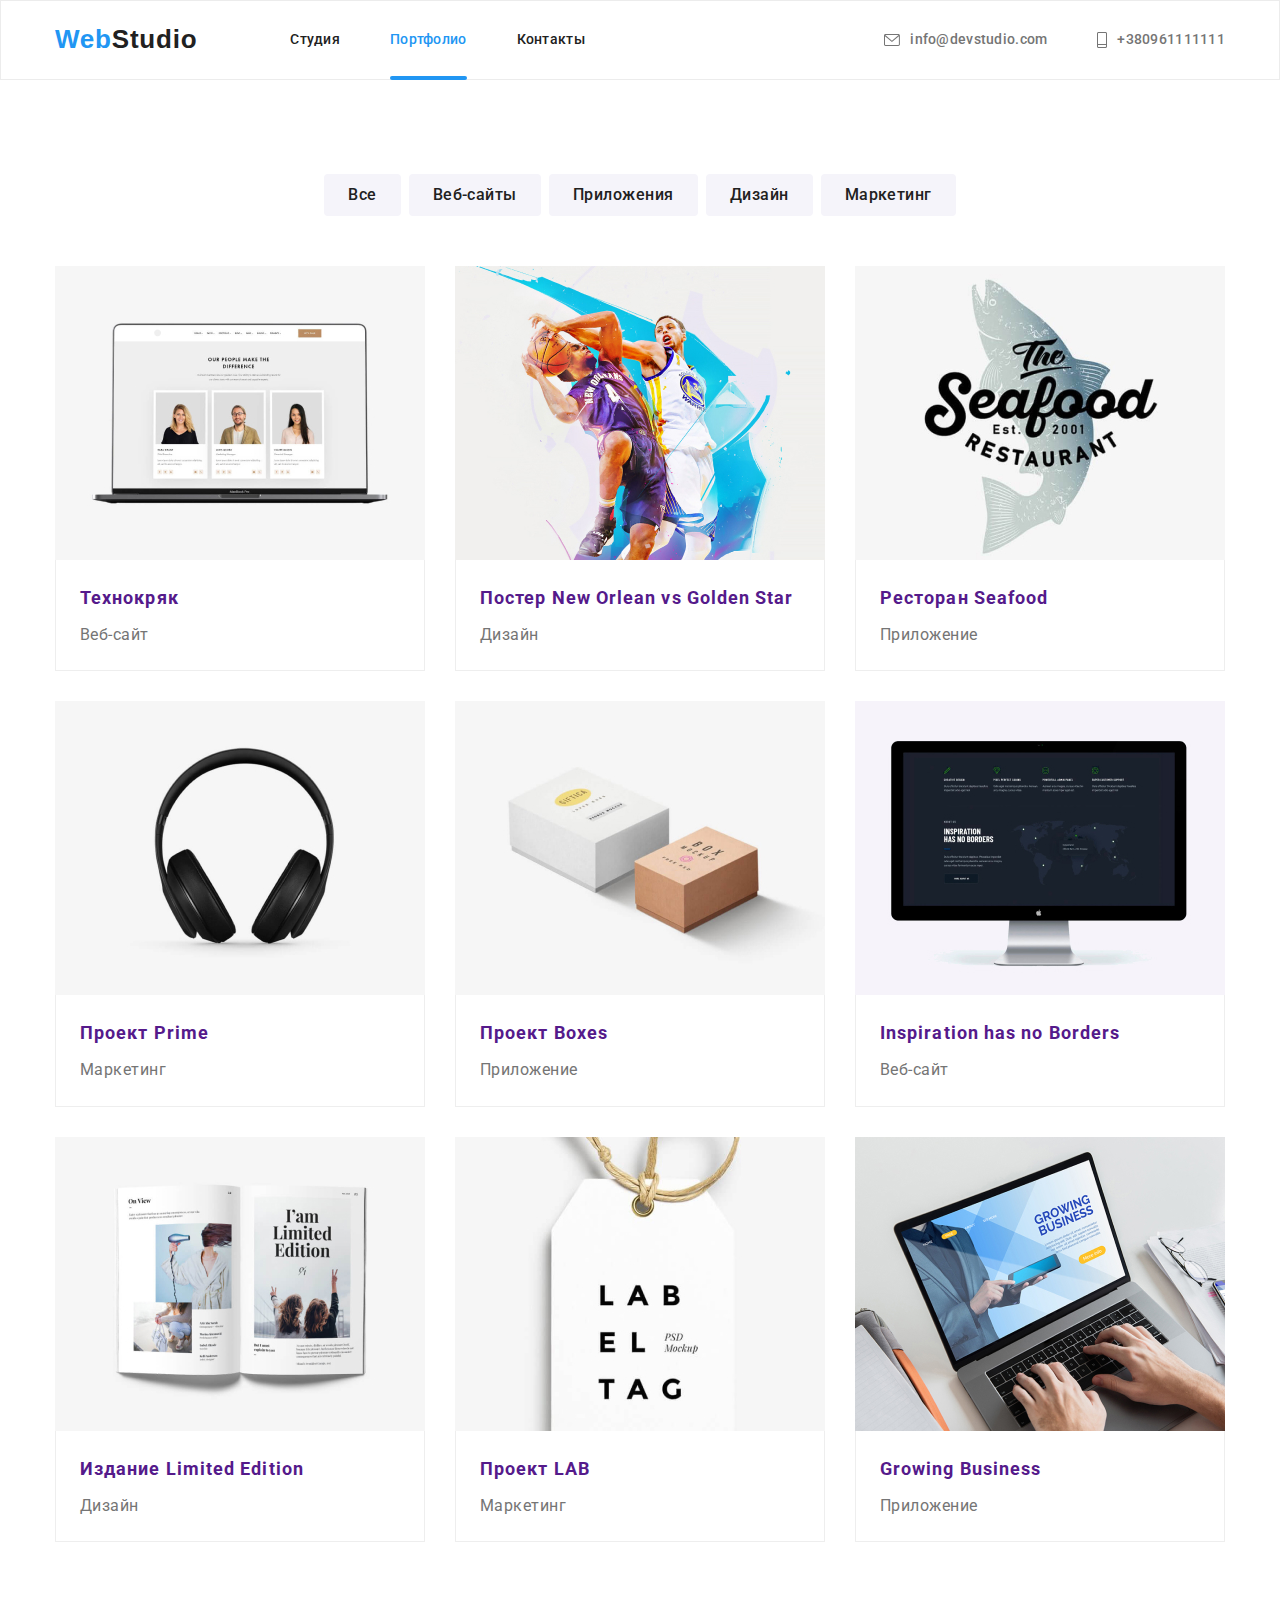
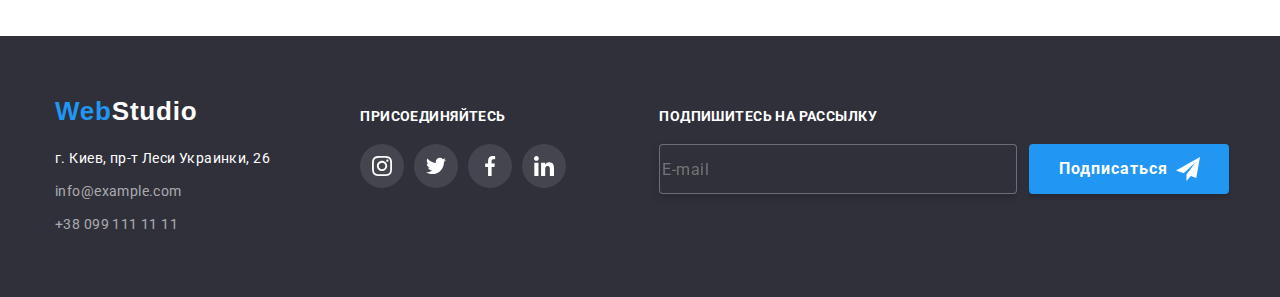
==== portfolio.html @ 62155681 "задание 6 на проверку" ====
<!DOCTYPE html>
<html lang="en">

<head>
    <meta charset="utf-8">
    <meta name="viewport" content="width=device-width,
     initial-scale=1.0">
    <title>Домашка</title>
    <link
        href="https://fonts.googleapis.com/css2?family=Raleway:wght@700&family=Roboto:wght@400;500;700;900&display=swap"
        rel="stylesheet">
        <link rel="stylesheet" href="https://cdnjs.cloudflare.com/ajax/libs/modern-normalize/1.1.0/modern-normalize.min.css">
    <link rel="stylesheet" href="./css/style.css">

</head>

<body>

    <!--Шапка сайта-->

    <header class="heder-style">
    
    <div class="container nav-container">
        <nav class="main-nav ">
            <a href="./index.html" class="logo">Web<span class="logo-style">Studio</span></a>
            <ul class="site-nav ">
                <li class="site-nav-item"><a href="./index.html" class="nav-color link">Студия</a> </li>
                <li class="site-nav-item"><a href="" class="link current">Портфолио</a> </li>
                <li class="site-nav-item"><a href="" class="nav-color link">Контакты</a></li>
            </ul>
        </nav>
    
        <ul class="address-flex">
            <li class="nav-contact ">
    
                <a class="address-nav " href="mailto:info@devstudio.com"><svg class="address-logo-title">
                        <use href="./image/symbol-defs.svg#icon-mail" width="16px" haight="12px"></use>
                    </svg>info@devstudio.com</a>
            </li>
            <li class="nav-contact ">
    
                <a class="address-nav " href="tel:+380961111111"><svg class="address-logo-phone">
                        <use href="./image/symbol-defs.svg#icon-phone" width="10px" haight="16px"></use>
                    </svg>+380961111111</a>
            </li>
        </ul>
    
    
    </div>
    
    </header>
    <main>
        <section class="section">
            <div class="container">
                <h1 class="visually-hidden">Все-работы</h1>
                <ul class=" portfolio-button">
                    <li class="button-margin"><button type="button" class="button-type ">Все</button></li>
                    <li class="button-margin"><button type="button" class="button-type ">Веб-сайты</button></li>
                    <li class="button-margin"><button type="button" class="button-type">Приложения</button></li>
                    <li class="button-margin"><button type="button" class="button-type ">Дизайн</button></li>
                    <li class="button-margin"><button type="button" class="button-type ">Маркетинг</button></li>
                </ul>
                <ul class=" profil-flex">
                    <li class="portfolio-design">
                        <a class="portfolio-title" href="">
                            <div class="portfolio-thumb">
                             <img src="./image/techno.jpg" alt="Технокряк" width="370">
                             <div class="background-thumb">
                            <div class="text-thumb">
                                <p class="paragraf-thumb">Технокряк это современная площадка распространения коронавируса. Компании используют эту
                                    платформу для цифрового
                                    шпионажа и атак на защищённые сервера конкурентов.</p>
                            </div>
                             </div>
                           
                            </div>
                           
                            <div class="portfolio-image-text">
                                <h2 class="image-title">Технокряк</h2>
                                <p class="image-text">Веб-сайт</p>
                            </div>
                        </a>
                                       
                   </li>
                    <li class="portfolio-design">
                        <a class="portfolio-title"href="">
                            <div class="portfolio-thumb">
                            <img src="./image/basketbal.jpg" alt="Постер New Orlean vs Golden Star" width="370">
                                <div class="background-thumb">
                                    <div class="text-thumb">
                                        <p class="paragraf-thumb">Технокряк это современная площадка распространения коронавируса. Компании используют
                                            эту
                                            платформу для цифрового
                                            шпионажа и атак на защищённые сервера конкурентов.</p>
                                    </div>
                                </div>
                            </div>                     
                        <div class="portfolio-image-text">
                            <h3 class="image-title">Постер New Orlean vs Golden Star</h3>
                            <p class="image-text">Дизайн</p>
                        </div>
                        </a>                 
                    </li>
                    <li class="portfolio-design">
                        <a class="portfolio-title"href="">
                        <div class="portfolio-thumb">
                        <img src="./image/seafood.jpg" alt="Ресторан Seafood" width="370">
                        <div class="background-thumb">
                            <div class="text-thumb">
                                <p class="paragraf-thumb">Технокряк это современная площадка распространения коронавируса. Компании используют
                                    эту
                                    платформу для цифрового
                                    шпионажа и атак на защищённые сервера конкурентов.</p>
                            </div>
                        </div>
                        </div>                       
                        <div class="portfolio-image-text">
                            <h2 class="image-title">Ресторан Seafood</h2>
                            <p class="image-text">Приложение</p>                       
                        </div>
                        </a>
                  
                    </li>
                    <li class="portfolio-design">
                        <a class="portfolio-title"href="">
                            <div class="portfolio-thumb">
                            <img src="./image/sound.jpg" alt="Проект Prime" width="370">
                            <div class="background-thumb">
                                <div class="text-thumb">
                                    <p class="paragraf-thumb">Технокряк это современная площадка распространения коронавируса. Компании используют
                                        эту
                                        платформу для цифрового
                                        шпионажа и атак на защищённые сервера конкурентов.</p>
                                </div>
                            </div>
                            </div>
                       
                        <div class="portfolio-image-text">
                            <h2 class="image-title">Проект Prime</h2>
                            <p class="image-text">Маркетинг</p>
                        </div>
                        </a>
                      
                    </li>
                    <li class="portfolio-design">
                        <a class="portfolio-title"href="">
                          <div class="portfolio-thumb">
                            <img src="./image/boxes.jpg" alt="Проект Boxes" width="370">
                            <div class="background-thumb">
                                <div class="text-thumb">
                                    <p class="paragraf-thumb">Технокряк это современная площадка распространения коронавируса. Компании используют
                                        эту
                                        платформу для цифрового
                                        шпионажа и атак на защищённые сервера конкурентов.</p>
                                </div>
                            </div>
                          </div>
                           
                         
                       
                        <div class="portfolio-image-text">
                            <h2 class="image-title">Проект Boxes</h2>
                            <p class="image-text">Приложение</p>
                        </div>
                        </a>
                      
                    </li>
                    <li class="portfolio-design">                      
                        <a class="portfolio-title"href="">
                            <div class="portfolio-thumb">
                                <img src="./image/grafic.jpg" alt="Inspiration has no Borders" width="370">
                                <div class="background-thumb">
                                    <div class="text-thumb">
                                        <p class="paragraf-thumb">Технокряк это современная площадка распространения коронавируса. Компании используют
                                            эту
                                            платформу для цифрового
                                            шпионажа и атак на защищённые сервера конкурентов.</p>
                                    </div>
                                </div>

                            </div>
                      
                        <div class="portfolio-image-text">
                            <h2 class="image-title">Inspiration has no Borders</h2>
                            <p class="image-text">Веб-сайт</p>
                        </div>
                        </a>
                       
                    </li>
                    <li class="portfolio-design">
                        <a class="portfolio-title"href="">
                            <div class="portfolio-thumb">
                                <img src="./image/magazine.jpg" alt="Издание Limited Edition" width="370">
                                <div class="background-thumb">
                                    <div class="text-thumb">
                                        <p class="paragraf-thumb">Технокряк это современная площадка распространения коронавируса. Компании используют
                                            эту
                                            платформу для цифрового
                                            шпионажа и атак на защищённые сервера конкурентов.</p>
                                    </div>
                                </div>

                            </div>
                       
                        <div class="portfolio-image-text">
                            <h2 class="image-title">Издание Limited Edition</h2>
                            <p class="image-text">Дизайн</p>
                        </div>
                        </a>
                      
                    </li>
                    <li class="portfolio-design">
                        <a class="portfolio-title"href="">
                            <div class="portfolio-thumb">
                                <img src="./image/lab.jpg" alt="Проект LAB" width="370">
                                <div class="background-thumb">
                                    <div class="text-thumb">
                                        <p class="paragraf-thumb">Технокряк это современная площадка распространения коронавируса. Компании используют
                                            эту
                                            платформу для цифрового
                                            шпионажа и атак на защищённые сервера конкурентов.</p>
                                    </div>
                                </div>
                            </div>
                       
                        <div class="portfolio-image-text">
                            <h2 class="image-title">Проект LAB</h2>
                            <p class="image-text">Маркетинг</p>
                        </div>
                        </a>
                       
                    </li>
                    <li class="portfolio-design">
                        <a class="portfolio-title"href="">
                            <div class="portfolio-thumb">
                                <img src="./image/busines.jpg" alt="Growing Business" width="370">
                                <div class="background-thumb">
                                    <div class="text-thumb">
                                        <p class="paragraf-thumb">Технокряк это современная площадка распространения коронавируса. Компании используют
                                            эту
                                            платформу для цифрового
                                            шпионажа и атак на защищённые сервера конкурентов.</p>
                                    </div>
                                </div>

                            </div>
                        
                        <div class="portfolio-image-text">
                            <h2 class="image-title">Growing Business</h2>
                            <p class="image-text">Приложение</p>
                        </div>
                        </a>
                               
                    </li>
                </ul>
            </div>
         
        </section>

    </main>
        <footer class="footer ">
            <div class="container footer-box">
                <div class="contact-title">
                    <a href="./index.html" class="logo-footer">Web<span class="logo-footer-span">Studio</span>
                    </a>
                    </a>
                    <address>
                        <ul class="">
                            <li class="footer-address-margin"><a class="address link" target="blank"
                                    href="https://www.google.com.ua/maps/place/%D0%B1%D1%83%D0%BB.+%D0%9B%D0%B5%D1%81%D0%B8+%D0%A3%D0%BA%D1%80%D0%B0%D0%B8%D0%BD%D0%BA%D0%B8,+26,+%D0%9A%D0%B8%D0%B5%D0%B2,+02000/@50.4265841,30.5361971,17z/data=!3m1!4b1!4m5!3m4!1s0x40d4cf0e033ecbe9:0x57a4dffefec77da0!8m2!3d50.4265807!4d30.5383858?hl=ru">г.
                                    Киев, пр-т Леси Украинки, 26</a></li>
                            <li class="footer-address-margin"><a class="a-address link"
                                    href="mailto:info@example.com">info@example.com</a></li>
                            <li><a class="a-address link" href="tel:+38-099-111-11-11">+38 099 111 11 11</a></li>
                        </ul>
                    </address>
                </div>
                <div class="footer-join-block">
                    <h3 class="contact-join">присоединяйтесь</h3>
                    <div class="footer-box">
        
                        <ul class="logo-team-footer">
                            <li class=" social-footer">
                                <a href="#" class="network-footer">
                                    <svg class="network-ico-footer">
                                        <use href="./image/symbol-defs.svg#icon-instagram" width="20" haight="20"></use>
                                    </svg>
                                </a>
                            </li>
                            <li class="social-footer">
                                <a href="#" class="network-footer">
                                    <svg class="network-ico-footer">
                                        <use href="./image/symbol-defs.svg#icon-twitter" width="20" haight="20"></use>
                                    </svg>
                                </a>
                            </li>
                            <li class="social-footer">
                                <a href="#" class="network-footer">
                                    <svg class="network-ico-footer">
                                        <use href="./image/symbol-defs.svg#icon-facebook" width="20" haight="20"></use>
                                    </svg>
                                </a>
                            </li>
                            <li class="social-footer">
                                <a href="#" class="network-footer">
                                    <svg class="network-ico-footer">
                                        <use href="./image/symbol-defs.svg#icon-linkedin" width="20" haight="20"></use>
                                    </svg>
                                </a>
                            </li>
        
                        </ul>
                    </div>
                </div>
                <form class="footer-form">
        
                    <label class="footer-form-label">
                        <b class="footer-form-text">подпишитесь на рассылку</b>
                        <div class="footer-form-container">
                            <input class="footer-form-input" type="email" name="email" autocomplete="email"
                                placeholder="E-mail" />
        
                            <button class="footer-button-submit" type="submit">Подписаться<svg class="footer-button-icon">
                                    <use href="image/icon-mod.svg#icon-icon-send"></use>
                                </svg>
                            </button>
        
                    </label>
        
            </div>
        
            </form>
        
            </div>
        
        </footer>
</body>

</html>
---- css/style.css ----
html{
    box-sizing: border-box;
}
*,
*::before,
*::after{
    box-sizing: inherit;
}


:root{
--primary-text-color: #757575;
--title-text-color:#212121;
--accent-color:#2196F3;
--primary-white-color:#ffffff;
--card-set-gap: 20px;
--card-shadow: 0px 2px 1px -1px rgba(0, 0, 0, 0.2),
    0px 1px 1px 0px rgba(0, 0, 0, 0.14), 0px 1px 3px 0px rgba(0, 0, 0, 0.12);
}


       




body{
    margin: 0px;
    color:var(--title-text-color);
    font-family: "Roboto", sans-serif;
    font-size: 14px;
    line-height: 1.67;
 
}


h1,
h2,
h3,
h4,
h5,
h6,
p {
  margin: 0;
}

ul{
    padding: 0px;
    margin: 0px;
    list-style: none;
}

img {
  display: block;
  max-width: 100%;
  height: auto;
}

.heder-style{
    border: 1px solid;
    height: 80px;
    display: flex;
    border-color:  #ECECEC;
    align-items: center;
   

}

/*Контейнер*/

.container {
  width: 1200px;
  padding-left: 15px;
  padding-right: 15px;

  margin-left: auto;
  margin-right: auto; 
 
}



.section{
    padding: 94px 0;
}
.heder-index{
    height: 80px;
    display: flex;
}


.logo{
    font-family: "Ralewey",sans-serif;
    font-weight: 700;
    font-size: 26px;
    line-height: 1.2;
    text-decoration: none;
    letter-spacing: 0.03em;
    color: #2196F3;
    margin-right: 93px;;
    display: block;

}
 



.logo-style{
    color: var(--title-text-color);
   
}

.logo-box{
display: flex;

}

.main-nav{
    display:flex;
    align-items: center;
}

.heder-flex{
    display: flex;
}

.nav-box{
    display: flex;
    justify-content: space-between;
    align-items: center;  
}

.nav-container{
    display: flex;
}



.site-nav{
    
    display: flex;
    font-weight: 500;
    line-height:1.14;
    text-decoration: none;
    letter-spacing: 0.02em;
    color:var(--title-text-color)
    
}

.site-nav-item{
    font-weight: 500;
    line-height:1.14;
    text-decoration: none;
    letter-spacing: 0.02em;
    color:var(--title-text-color) ; 
    margin-right: 50px;
   
}
.site-nav-item:last-child{
    margin-right: 0px;
    padding-right: 0px;
   
} 

.site-nav .item:last-child{
    margin-right: 0px;
}




.nav-color{
    color: var(--title-text-color);
}

.nav-title{
  
   font-weight: 500;
     line-height:1.14;
   text-decoration: none;
   color: #212121;

}
.address-flex{
    display:flex;
    align-items: center;
   margin-left: auto;
   padding-left: 10px;
} 
.nav-contact{
    margin-right: 50px;
   
   
}
.nav-contact:last-child{
    margin-right: 0px;
}

.address-nav {
    display: flex;
    color: #757575;
    font-weight: 500;
    line-height: 1.14;
    letter-spacing: 0.02em;   
    align-items: center;
    text-decoration: none;
    transition-property: color;
     transition-duration: 250ms ;
   transition-timing-function: cubic-bezier(0.4, 0, 0.2, 1);
}

.address-nav:hover,
.address-nav:focus{
    color: var(--accent-color);
    
}
.address-nav:hover svg,
.address-nav:focus svg{
  fill: var(--accent-color);
}


.address-logo-phone{
    fill: #757575;
    width: 10px;
    height: 16px;
    margin-right: 10px; 
     transition-property:fill;
     transition-duration:250ms;
   transition-timing-function:cubic-bezier(0.4, 0, 0.2, 1);
}
  
.address-nav:active{
    color: teal;
}
.address-nav:active svg{
    fill: teal;
}

.address-logo-title{
    fill: #757575;
    width: 16px;
    height: 12px;
    margin-right: 10px;
    transition-property:fill;
     transition-duration: 250ms ;
   transition-timing-function: cubic-bezier(0.4, 0, 0.2, 1);
}








.site-nav .link.current{
    font-weight: 500;
     line-height: 1.14;
    letter-spacing: 0.02em;
    color: var(--accent-color);
    position: relative;
}  

.site-nav .link.current::before{
    content: "";
    position: absolute;
width: 100%;
height: 4px;
background-color: currentColor;
bottom: -33px;
border-radius: 2px;
   
}
   

.link{
    text-decoration: none;
    transition-property:color;
     transition-duration: 250ms ;
   transition-timing-function: cubic-bezier(0.4, 0, 0.2, 1);
}
.link:hover,
.link:focus{
    color: var(--accent-color);

}
.link:active{
    color: teal;
}

/*Герой*/


.visually-hidden{
  position: absolute;
    clip: rect(0 0 0 0);
    width: 1px;   
    height: 1px;
    margin: -1px;
}
.hero-size{
    background: #2F303A;
    padding: 200px 0;
    text-align: center;
    background-image: linear-gradient(to right, rgba(47, 48, 58, 0.4),rgba(47, 48, 58, 0.4)), url(../image/Img.jpg);
    background-repeat: no-repeat;
    background-position: center;
    background-size:cover ;
    max-width: 1600px;
    margin-right: auto;
    margin-left: auto;
}

.title-head-hero{  
font-weight: 900;
font-size: 44px;
line-height: 1.36;
letter-spacing: 0.06em;
text-transform: uppercase;
color: #FFFFFF;
margin-bottom: 30px;
text-align: center;}



.title-maid{
   font-weight: 700;
   font-size:36px;
   line-height:1.16;
   text-align: center;
   letter-spacing: 0.03em;
   margin-bottom: 50px;
}

.button{
    color: white;
    background-color:var(--accent-color);
    border-color:transparent;
    cursor:pointer;
    font-weight: 700;
    font-size: 16px;
    line-height: 1.9;
    text-align: center;
    letter-spacing: 0.06em; 
    border-radius: 4px;
    padding: 10px 32px;
    box-shadow: 0px 4px 4px rgba(0, 0, 0, 0.15);
}


.backdrop{
    position: fixed;
   top: 0px;
   left: 0px;
    width: 100%;
    height: 100%;
    background-color: rgba(0, 0, 0, 0.2);    
    transition-property:opacity;    
    transition-duration:  250ms ;
    transition-timing-function:cubic-bezier(0.4, 0, 0.2, 1);
   
}
.modal{
    position: absolute;
    width: 528px;
    height: 581px; 
    left:50%;
    top:50%;
    transform:translate(-50%,-50%) scale(1);
    background: #FFFFFF;
    box-shadow: 0px 1px 3px rgba(0, 0, 0, 0.12), 0px 1px 1px rgba(0, 0, 0, 0.14), 0px 2px 1px rgba(0, 0, 0, 0.2);
border-radius: 4px;
z-index: 2;
transition-property:  transform;
  transition-duration: 250ms;
  transition-timing-function:cubic-bezier(0.4, 0, 0.2, 1) ;

   
}
.is-hidden{    
    opacity: 0;
   
  
pointer-events: none;
}
.backdrop.is-hidden .modal{
    transition-property:transform ;
  transition-duration:  250ms;
    transition-timing-function:cubic-bezier(0.4, 0, 0.2, 1); 
   transform:translate(-50%,-50%) scale(0.9);

}
.backdrop-button{
    display: flex;
    align-items: center;
    justify-content: center;
    width: 30px;
    height: 30px;
    border-radius: 50%;
    border: 1px solid rgba(0, 0, 0, 0.1);
    background-color: #FFFFFF;
    margin-top:8px;
    margin-right: 8px;
    margin-left: auto;
cursor: pointer;

}
.backdrop-button:hover svg,
.backdrop-button:focus svg{
    fill: var(--accent-color);
}


.backdrop-cross{
    width: 11px;
    height: 11px;
    
    transition: 250ms  cubic-bezier(0.4, 0, 0.2, 1) fill;
}



.button-submit{
padding: 10px 55px 10px 55px;
font-weight: 700;
font-size: 16px;
line-height: 30px;
display: flex;
align-items: center;
text-align: center;
letter-spacing: 0.06em;
color: #FFFFFF;
background: #2196F3;
box-shadow: 0px 4px 4px rgba(0, 0, 0, 0.15);
border-radius: 4px;
border: 1px solid var(--accent-color);
cursor: pointer;
border-color:#2196F3;
margin-left: auto;
margin-right: auto;
transition: .3s linear background-color;
}
.button-submit:hover,
.button-submit:focus{
    background: #188CE8;
box-shadow: 0px 4px 4px rgba(0, 0, 0, 0.15);
}
.modal-headline{
   display: block; 
font-size: 20px;
line-height: 23px;
text-align: center;
letter-spacing: 0.03em;

color: #212121;
text-align: left;
margin-bottom: 12px;
}
.modal-form{
    text-align: left;
margin: 2px 40px 0 40px;
}

.form-input-box{
    display: block;
    margin-bottom: 10px;
    font-size: 12px;
line-height: 14px;
letter-spacing: 0.01em;
color: #757575;
position: relative;
cursor: pointer;
}
.form-input-box:nth-child(5) {
    margin-bottom: 0px;
}
.form-input:focus{
 border: 1px solid #2196F3;
 outline: none;
}
.form-input:focus +.form-input-icon{
    fill: var(--accent-color);
}


.form-input, .form-masage{
  
width: 100%;
height: 40px;
border: 1px solid rgba(33, 33, 33, 0.2);
border-radius: 4px;
margin-top: 4px;
padding: 0 10px 0 35px;
cursor: pointer;
transition: .3s linear border;
}
.checkbox-link{
color: var(--accent-color);
text-decoration:underline;
margin-left: 3px;
}
.form-input-icon{
display:block;
width: 18px;
height: 18px;
position: absolute;
top:50%;
left: 10px;
fill: #212121;
transition: .3s linear fill;
}


.form-masage{
font-family: inherit;
resize: none;
height: 120px;
padding: 12px 16px;
transition: .3s linear border;
}

.form-masage:focus{

outline: none;
border: 1px solid #2196F3;
}
.form-masage::placeholder{
color: rgba(117, 117, 117, 0.5);
font-size: 12px;
line-height: 14px;
letter-spacing: 0.01em;
}
.policy-box{
font-size: 14px;
display: flex;
align-items:center ;
justify-content: center;
color: #757575;
margin-top: 20px;
margin-bottom: 30px;
}
.policy-checkbox{
position: absolute;
width: 1px;
height: 1px;
margin: -1px;
border: 0px;
padding: 0px;
clip: rect(0 0 0 0);
overflow: hidden;
}



.policy-checkbox:checked +.policy-box::before{
background-color: var(--accent-color);
background-image: url(../image/checkbox-tip.svg.svg);
background-repeat: no-repeat;
background-position: center;
border: 1px solid var(--accent-color);

}
.policy-box::before{
    content: "";
    width: 16px;
    height: 15px;
    border: 1px solid black;
    border-radius: 2px;
    display: block;
    margin-right: 8px;
    transition: .3s linear background-image;
}
.policy-box::before:hover,
.policy-box::before:focus{
   border: 2px solid var(--accent-color);
}


/*Герой СВГ*/

.icon-advantage{
 height: 120px;
    width: 270;
    background: #F5F4FA;
    border-radius: 4px;
    margin-bottom: 30px;
   display: flex;
    align-items: center;
    justify-content: center;

}
.icon-advantage-title{
    display: flex;
width: 70px;
height: 70px;
}








.domination-flex{
    display: flex;

}
.domination-flex:first-child{
    margin-left: 0px;
    padding-left: 0px;
}

.text-head{  
    font-weight: 700;
    font-size: 14px;
    line-height:1.14;
    letter-spacing: 0.03em;
    text-transform: uppercase;
    margin-bottom: 10px;


}

.domination-title{
    margin-right: 30px;
}
.domination-title:last-child{
    margin-right: 0px;
}


.text-main{
   color:var(--primary-text-color);
   font-size: 14px;
   line-height:1.7;
   letter-spacing: 0.03em;
   width: 270px;
  
}

/*Чем мы занимаемся*/
.works-section{
    padding-top: 0px;
}

.title-head{
    display: flex;
     
}


.img-margin{
    margin-right: 30px;
}
.img-margin:last-child{
    margin-right: 0px;
}
.works-section-link{
    display: block;
    position: relative;
    z-index: 1;
}
.works-section-title{
    position: absolute;
   bottom: 0px;
   left: 0px;
    display: flex;
    align-items: center;
    justify-content: center;
width: 100%;
height: 70px;
background-color:rgba(47, 48, 58, 0.8) ;
z-index: 1;
}
.works-section-text{

font-weight: bold;
font-size: 14px;
line-height: 16px;
text-align: center;
letter-spacing: 0.03em;
text-transform: uppercase;
color: #FFFFFF;
}



/* Наша команда*/

.section-team{
    background: #F5F4FA;

}


.title-team{
  
   font-size:36px;
   line-height:1.16 ;
   text-align: center;
   letter-spacing: 0.03em;
   margin-bottom: 50px;
}
   
.team-design{
  box-shadow: var(--card-shadow);
  border-radius: 4px;
  overflow: hidden;
  background-color: #ffffff;
  padding: 30px 0;
  text-align: center;
}
.team-order{
  display: flex;

  
}

.team-title{
    margin-right: 30px;
}
.team-title:last-child{
    margin-right: 0px;
}
.team-person{
    font-weight: 500;
    font-size:16px;
    line-height:1.18;
    letter-spacing: 0.03em;
}
   



.person-job{
   color: var(--primary-text-color);
   font-size: 16px;
   line-height: 1.18;  
   letter-spacing: 0.03em;
   margin-top: 10px;
   margin-bottom: 16px;
 
  
}

.logo-team{
display: flex;
justify-content: center;
}

.social-network{
    display:flex;  
    fill:#AFB1B8 ;
    width: 20px; 
    height: 20px;
    transition-property:fill ;
   transition-duration: 250ms ;
   transition-timing-function: cubic-bezier(0.4, 0, 0.2, 1);
}

.logo-social:hover svg,
.logo-social:focus svg{
    fill: #FFFFFF;
}
.social{
  margin-right: 10px;
}
.social:last-child{
    margin-right: 0px;
}
.logo-social{
display:flex;   
width: 44px;
height: 44px;
border-radius: 50%;
align-items: center;
justify-content: center;
transition-property:background-color;
   transition-duration: 250ms ;
   transition-timing-function: cubic-bezier(0.4, 0, 0.2, 1);
}

.logo-social:hover,
.logo-social:focus{
    background-color: var(--accent-color);
}
.logo-social:last-child{
    margin-right:0px;
}

.network-ico{
    width: 20px;
    height: 20px;
   
}





















/* Портфолио кнопки*/

.button-type{
    color:var(--title-text-color);
    border-color: transparent;
    cursor: pointer;
    font-family: inherit;
    font-weight: 500;
    font-size: 16px;
    line-height: 26px;
    text-align: center;
    letter-spacing: 0.03em;
  border-radius: 4px;
  background: #F5F4FA;
  padding: 6px 22px;
  transition-property:color, background-color, box-shadow;
    transition-duration:250ms;
   transition-timing-function: cubic-bezier(0.4, 0, 0.2, 1);
}

.button-type:hover,
.button-type:focus{
    background-color: var(--accent-color);
    color: white;
    box-shadow: 0px 3px 1px rgba(0, 0, 0, 0.1), 0px 1px 2px rgba(0, 0, 0, 0.08), 0px 2px 2px rgba(0, 0, 0, 0.12);

}


.portfolio-button{
    display: flex;
    justify-content: center;
     margin-bottom: 50px;
       
}

 .button-margin{
  margin-right: 8px;
 }
 .button-margin:last-child{
     margin-right: 0px;
 }
 .portfolio-button:last-child{
    margin-right: 0px;
}

.portfolio-design:nth-last-child(-n+3){
    margin-bottom: 0px;
}



.portfolio-design{
   
  background-color: #ffffff;
  margin-right: 30px;
  margin-bottom: 30px;

}
.portfolio-design:nth-child(3n){
    margin-right: 0px;
    
}
.portfolio-title:hover,
.portfolio-title:focus{
box-shadow: 0px 1px 1px rgba(0, 0, 0, 0.12), 0px 4px 4px rgba(0, 0, 0, 0.06), 1px 4px 6px rgba(0, 0, 0, 0.16);

}
.portfolio-image-text{
   background: #FFFFFF;
   border: 1px solid #EEEEEE;
  border-top: 0px;
   padding-top: 20px;
   padding-right: 20px;
   padding-bottom: 20px;
   padding-left: 24px;

}
.portfolio-title{
text-decoration: none;
display: block;
transition-property: box-shadow;
transition-duration: 250ms;
transition-timing-function: cubic-bezier(0.4, 0, 0.2, 1);

}


.portfolio-thumb{
    overflow: hidden;
    display: block;
    position: relative;

}
.background-thumb{
    position: absolute;
    top: 0px;
    left: 0px;  
    width: 100%;
    height: 100%;
    transform: translatey(100%);
    transition-property:transform ;
    transition-duration: 250ms ;
   transition-timing-function: cubic-bezier(0.4, 0, 0.2, 1);
    background-color: rgba(33, 150, 243, 0.9);
}
.portfolio-title:hover .background-thumb,
.portfolio-title:focus .background-thumb{
transform: translatey(0%);
}
.text-thumb{
 
position: absolute;
top: 50%;
left: 50%;
transform: translate(-50%,-50%);
  

}
.paragraf-thumb{
 text-align: center;
   width:322px ;
height: 168px;
font-size: 18px;
line-height: 28px;
/* or 156% */
letter-spacing: 0.03em;
color: #FFFFFF;
transition-property: transform;
transition-duration: 250ms;
transition-timing-function: cubic-bezier(0.4, 0, 0.2, 1);
}
 /*Наши партнеры*/

.client-position{
    display: flex;
 justify-content: center;


}

.client-position:hover
.client-position:focus{
color: var(--accent-color);
cursor: pointer;


}





.client-logo-style{      
    fill:  #AFB1B8;
    width: 106px;
    height: 60px;
    transition-property: fill;
       transition-duration: 250ms ;
   transition-timing-function: cubic-bezier(0.4, 0, 0.2, 1);      
}
.client-container:hover svg,
.client-container:focus svg{
    fill: var(--accent-color);
  
}

.client-container{   
width: 170px;
    height: 92px;
     border-radius: 4px;
     border: 1px solid #AFB1B8;
      display: flex;       
       align-items: center;
       justify-content: center;
       transition-property: border-color ;
   transition-duration: 250ms ;
   transition-timing-function: cubic-bezier(0.4, 0, 0.2, 1);
}
 

.client-content-title{
     margin-right: 30px; 
     
     
}

.client-content-title:last-child{
    margin-right: 0px;
}
.client-container:hover,
.client-container:focus{
    border-color: var(--accent-color);
}



.footer{
 background: #2F303A;
 padding: 60px 0;
;
}
.logo-footer{
    font-family: "Ralewey",sans-serif;
    font-weight: 700;
    font-size: 26px;
    line-height: 1.2;
    text-decoration: none;
    letter-spacing: 0.03em;
    color: #2196F3;
    margin-right: 93px;;
    display: block;
    margin-bottom: 20px;

}
.contact-join{
    font-weight: bold;
font-size: 14px;
line-height: 16px;
letter-spacing: 0.03em;
text-transform: uppercase;
margin-bottom: 20px;
margin-top: 12px;
color: #FFFFFF;
}

.logo-footer-span{
color: white;

}

.footer-box{
    display: flex;
}

.logo-team-footer{
display: flex;
justify-content: center;
}

.network-footer{
    display: flex;
    align-items: center;
    justify-content: center;
    fill:#FFFFFF ; 
 width: 44px;
height: 44px;
border-radius: 50%;
background: rgba(255, 255, 255, 0.1);
cursor: pointer; 
transition-property: background-color;
 transition-duration: 250ms;
 transition-timing-function:  cubic-bezier(0.4, 0, 0.2, 1) ;    
}
.network-footer:hover,
.network-footer:focus{
    background-color: var(--accent-color);
    
}


.social-footer{
margin-right: 10px;
 
}
.social-footer:last-child{
margin-right: 0px;
}
.network-ico-footer{
    display: flex;  
    width: 20px;
    height: 20px;
}
.footer-join-block{
margin-right: 93px;
}
.footer-form{
   display: flex;
   flex-direction: column;
}
.footer-form-text{
    display: block;
    font-weight: bold;
font-size: 14px;
line-height: 16px;
letter-spacing: 0.03em;
text-transform: uppercase;
width: 100%;
color: #FFFFFF;
margin-top: 12px;
margin-bottom: 20px;
}
.footer-form-input{
height: 50px;
width: 358px;
border: 1px solid rgba(255, 255, 255, 0.3);
box-sizing: border-box;
filter: drop-shadow(0px 4px 4px rgba(0, 0, 0, 0.15));
border-radius: 4px;

font-size: 16px;
line-height: 20px;
letter-spacing: 0.03em;
color: rgba(255, 255, 255, 0.6);
background: #2F303A;
cursor: pointer;
transition: 250ms cubic-bezier(0.4, 0, 0.2, 1) border;

}
.footer-form-input:focus{
border:1px solid var(--accent-color);
outline: none;
}
.footer-form-container{
    display: flex;
}
.footer-button-submit{
    width: 200px;
    height: 50px;
    margin-left: 12px;
    background: #2196F3 ;
    border: #2196F3;
box-shadow: 0px 4px 4px rgba(0, 0, 0, 0.15);
border-radius: 4px;
font-weight: bold;
font-size: 16px;
line-height: 30px;
letter-spacing: 0.06em;
cursor: pointer;
color: #FFFFFF;

display: flex;
align-items: center;
justify-content: center;
outline: none;
transition-property: background-color;
 transition-duration: 250ms;
 transition-timing-function:  cubic-bezier(0.4, 0, 0.2, 1) ; 
}
.footer-button-submit:focus{
    background-color: #188CE8;
    border: 1px solid black;
}
.footer-button-icon{
margin-left: 8px;
display:flex;
width: 24px;
height: 24px;

}













.list{
    list-style: none;
    text-decoration: none;
    font-style: normal;
   
}


.address{
    font-style: normal;
    font-weight: normal;
   
    line-height: 1.7;
    /* or 171% */
    letter-spacing: 0.03em;
    color: #FFFFFF;
   
}

.a-address{
    font-style: normal;
    font-weight: normal;
   
    line-height: 1.7;
    /* or 171% */
    letter-spacing: 0.03em;
    color: rgba(255, 255, 255, 0.6);
  
}

.footer-address-margin{
    margin-bottom: 9px;
}
.contact-title{
    margin-right: 70px;
}






.profil-flex{
  display: flex;
  flex-wrap: wrap;
 
  
}


.image-title{
    font-weight: 700;
    font-size: 18px;
    line-height: 2;
    letter-spacing: 0.06em;
    
}



.image-text{
    font-weight: 400;
    font-size: 16px;
    line-height: 1.9;
    letter-spacing: 0.03em;
     margin-top: 4px;
     color: var(--primary-text-color);
    
}

.heder-prof{
    display:flex;
    align-items: center; 
   

left: 0px;
top: 80px;

border: 1px solid #ECECEC;
margin-bottom: 100px;
}

.nav-flex{
    display: flex;
}
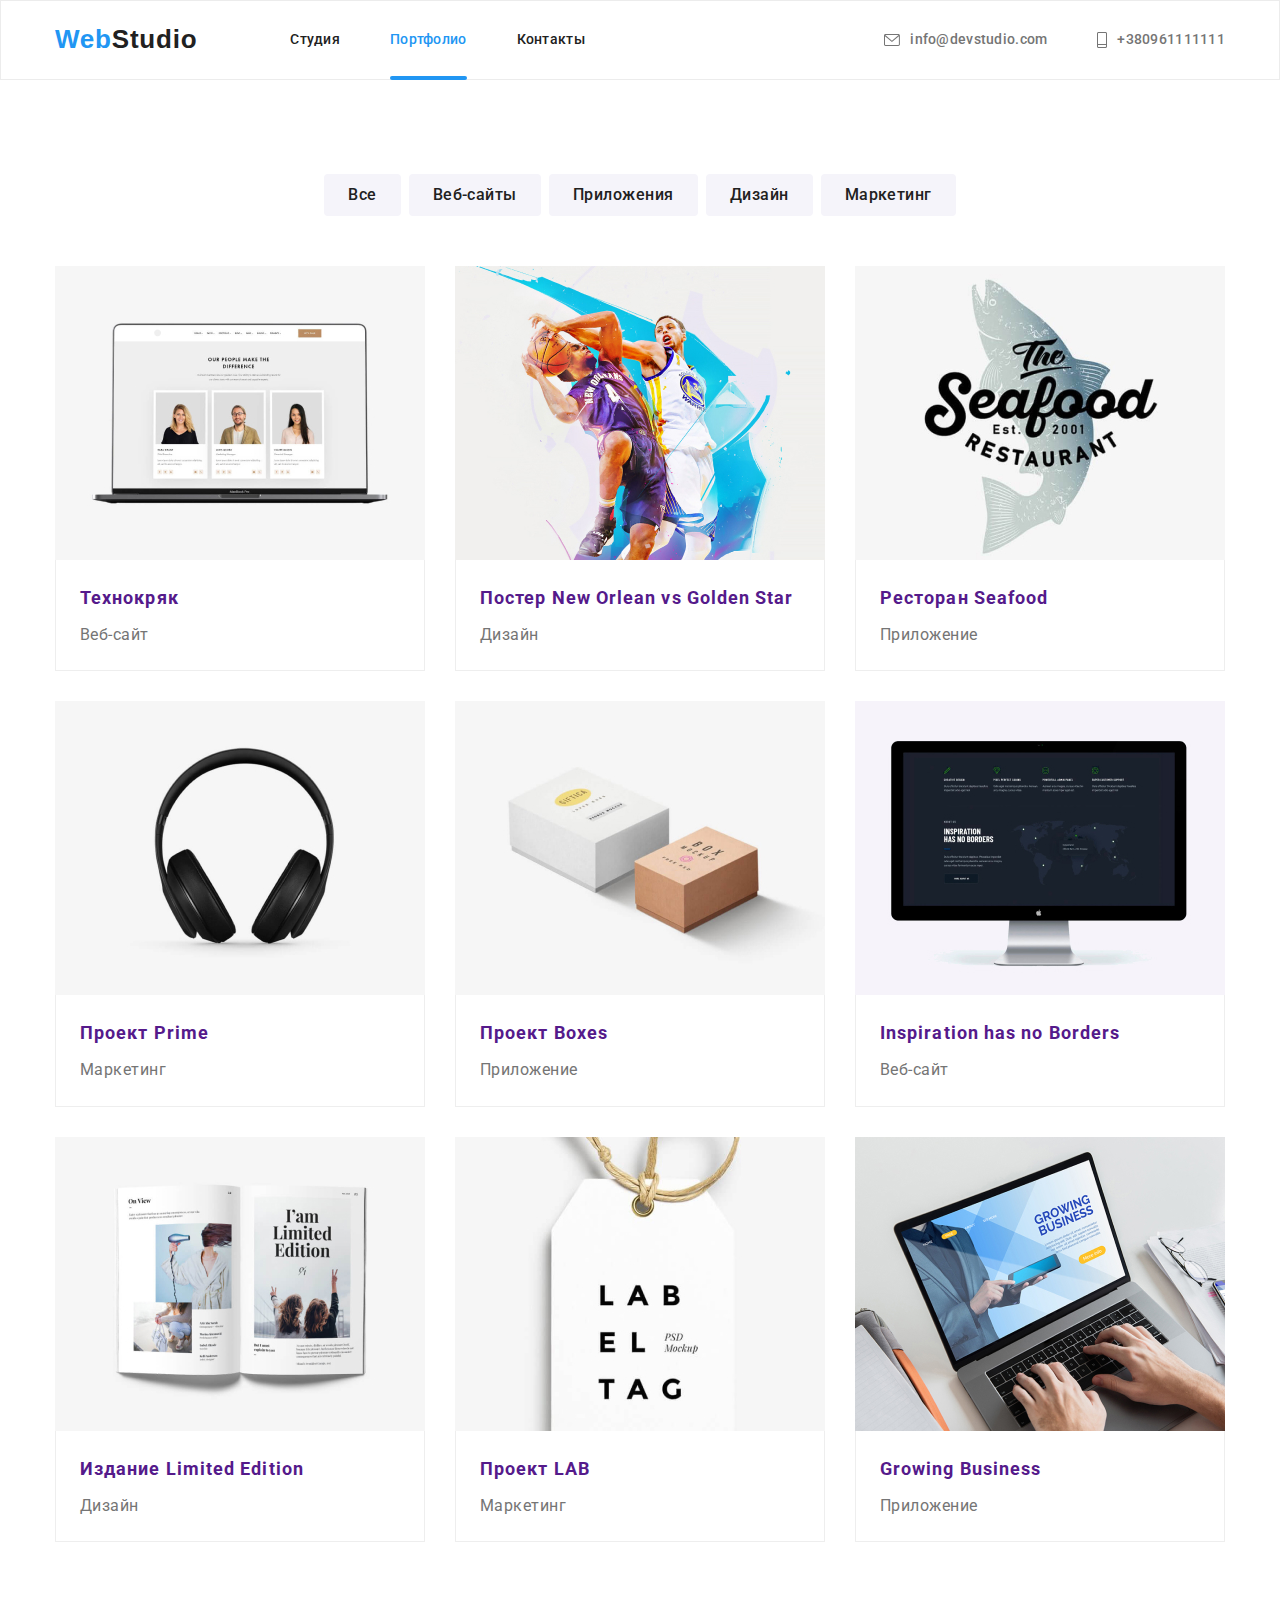
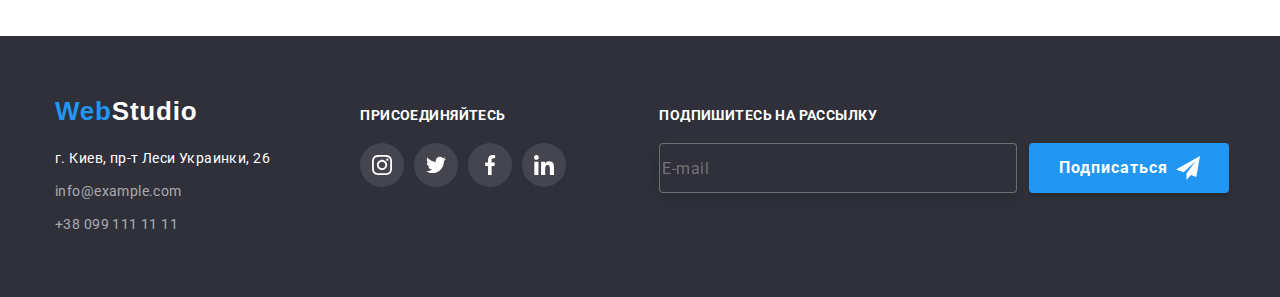
==== commit 025ba17c: "исправления от ментора футер портфолио" ====
--- a/portfolio.html
+++ b/portfolio.html
@@ -316,7 +316,7 @@
         
                     <label class="footer-form-label">
                         <b class="footer-form-text">подпишитесь на рассылку</b>
-                        <div class="footer-form-container">
+                        <span class="footer-form-container">
                             <input class="footer-form-input" type="email" name="email" autocomplete="email"
                                 placeholder="E-mail" />
         
@@ -324,7 +324,7 @@
                                     <use href="image/icon-mod.svg#icon-icon-send"></use>
                                 </svg>
                             </button>
-        
+                        </span>
                     </label>
         
             </div>
--- a/css/style.css
+++ b/css/style.css
@@ -375,7 +375,7 @@
 transition-property:  transform;
   transition-duration: 250ms;
   transition-timing-function:cubic-bezier(0.4, 0, 0.2, 1) ;
-
+padding: 40px;
    
 }
 .is-hidden{    
@@ -392,17 +392,18 @@
 
 }
 .backdrop-button{
-    display: flex;
-    align-items: center;
-    justify-content: center;
+   position: absolute;
+   display: flex;
+   align-items: center;
+   justify-content: center;
+   top: 8px;
+   right: 8px;
     width: 30px;
     height: 30px;
     border-radius: 50%;
     border: 1px solid rgba(0, 0, 0, 0.1);
     background-color: #FFFFFF;
-    margin-top:8px;
-    margin-right: 8px;
-    margin-left: auto;
+   padding: 0px;
 cursor: pointer;
 
 }
@@ -415,6 +416,7 @@
 .backdrop-cross{
     width: 11px;
     height: 11px;
+ 
     
     transition: 250ms  cubic-bezier(0.4, 0, 0.2, 1) fill;
 }
@@ -459,7 +461,7 @@
 }
 .modal-form{
     text-align: left;
-margin: 2px 40px 0 40px;
+
 }
 
 .form-input-box{
@@ -1038,7 +1040,7 @@
 letter-spacing: 0.03em;
 text-transform: uppercase;
 margin-bottom: 20px;
-margin-top: 12px;
+
 color: #FFFFFF;
 }
 
@@ -1049,6 +1051,8 @@
 
 .footer-box{
     display: flex;
+    align-items: baseline;
+
 }
 
 .logo-team-footer{
@@ -1105,7 +1109,7 @@
 text-transform: uppercase;
 width: 100%;
 color: #FFFFFF;
-margin-top: 12px;
+
 margin-bottom: 20px;
 }
 .footer-form-input{
